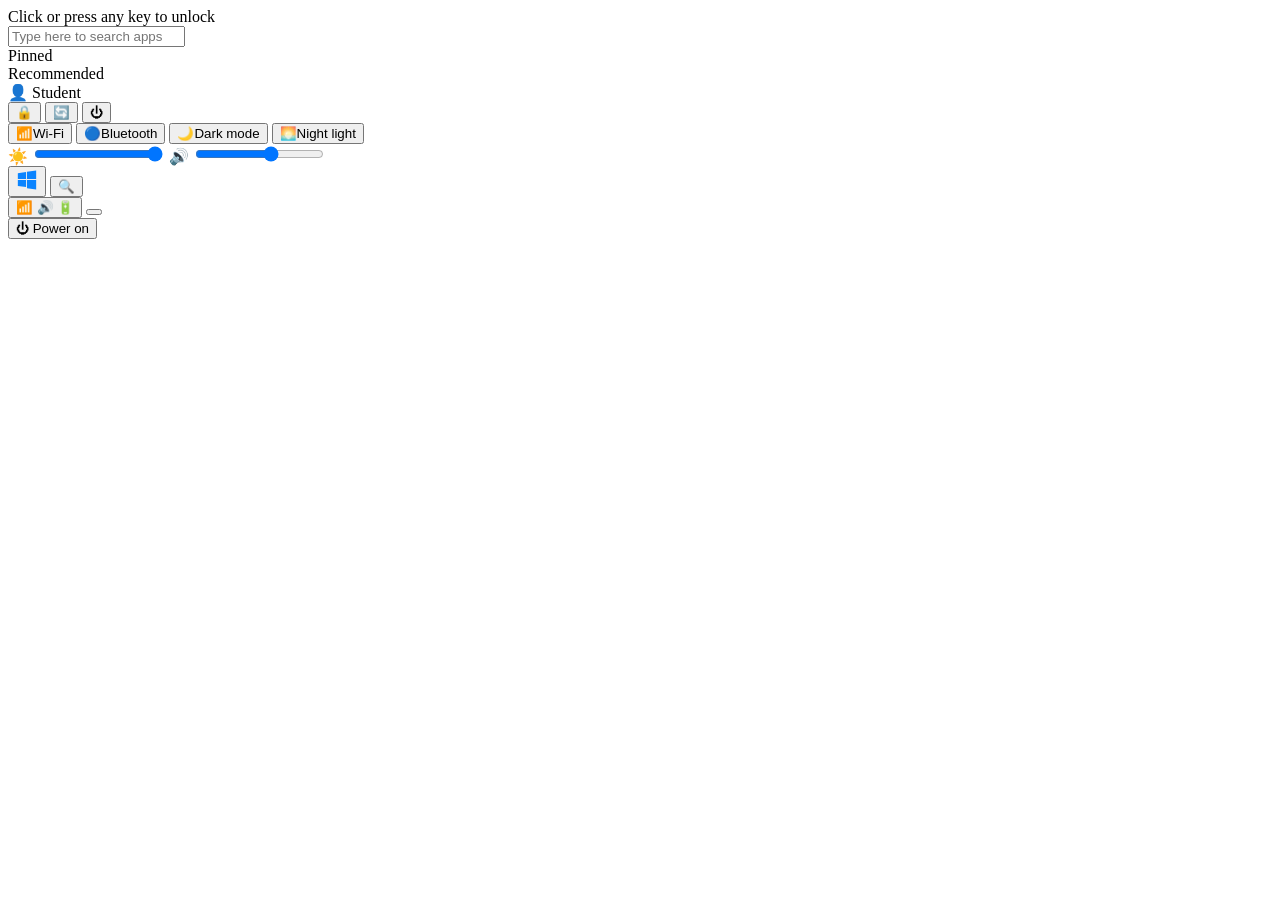
==== index.html @ 5b23863c "update index.html file" ====
<!DOCTYPE html>
<html lang="en">
<head>
<meta charset="UTF-8">
<meta name="viewport" content="width=device-width, initial-scale=1">
<title>Windows 11 Web (Educational Prototype)</title>
<link rel="stylesheet" href="css/style.css">
</head>
<body>

<div id="screen">
  <!-- Lock screen -->
  <div id="lock">
    <div class="lock-time" id="lockTime"></div>
    <div class="lock-date" id="lockDate"></div>
    <div class="lock-hint">Click or press any key to unlock</div>
  </div>

  <!-- Desktop -->
  <div id="desktop"><div id="icons"></div></div>
  <div id="windows"></div>

  <!-- Start menu -->
  <div id="start" class="flyout hidden">
    <input id="startSearch" type="text" placeholder="Type here to search apps">
    <div class="sec-title">Pinned</div>
    <div id="pinnedGrid" class="grid"></div>
    <div class="sec-title">Recommended</div>
    <div id="recList" class="rec"></div>
    <div class="start-foot">
      <div class="user"><span class="avatar">👤</span> Student</div>
      <div class="power">
        <button id="btnLock" title="Lock">🔒</button>
        <button id="btnRestart" title="Restart">🔄</button>
        <button id="btnShutdown" title="Shut down">⏻</button>
      </div>
    </div>
  </div>

  <!-- Quick settings -->
  <div id="quick" class="flyout hidden">
    <div class="q-tiles">
      <button class="q-tile on" data-q="wifi">📶<span>Wi-Fi</span></button>
      <button class="q-tile" data-q="bt">🔵<span>Bluetooth</span></button>
      <button class="q-tile" data-q="dark">🌙<span>Dark mode</span></button>
      <button class="q-tile" data-q="night">🌅<span>Night light</span></button>
    </div>
    <label class="q-row">☀️ <input type="range" id="brightness" min="30" max="100" value="100"></label>
    <label class="q-row">🔊 <input type="range" id="volume" min="0" max="100" value="60"></label>
  </div>

  <!-- Calendar flyout -->
  <div id="calendar" class="flyout hidden"></div>

  <!-- Taskbar -->
  <div id="taskbar">
    <div class="tb-center">
      <button id="startBtn" class="tb-btn" title="Start">
        <svg viewBox="0 0 24 24" width="22" height="22"><path fill="#0a84ff" d="M2 4.5 11 3.3V11H2zM12 3.1 22 1.7V11H12zM2 12h9v7.7L2 18.5zM12 12h10v10.3L12 20.9z"/></svg>
      </button>
      <button id="searchBtn" class="tb-btn" title="Search">🔍</button>
      <div id="taskApps"></div>
    </div>
    <div class="tb-right">
      <button id="trayQuick" class="tray">📶 🔊 🔋</button>
      <button id="trayClock" class="tray clock"><span id="tbTime"></span><span id="tbDate"></span></button>
    </div>
  </div>

  <div id="ctx" class="hidden"></div>
  <div id="dim"></div>
  <div id="night"></div>
  <div id="off" class="hidden"><button id="powerOn">⏻ Power on</button></div>
</div>

<script src="js/apps.js"></script>
<script src="js/main.js"></script>
</body>
</html>
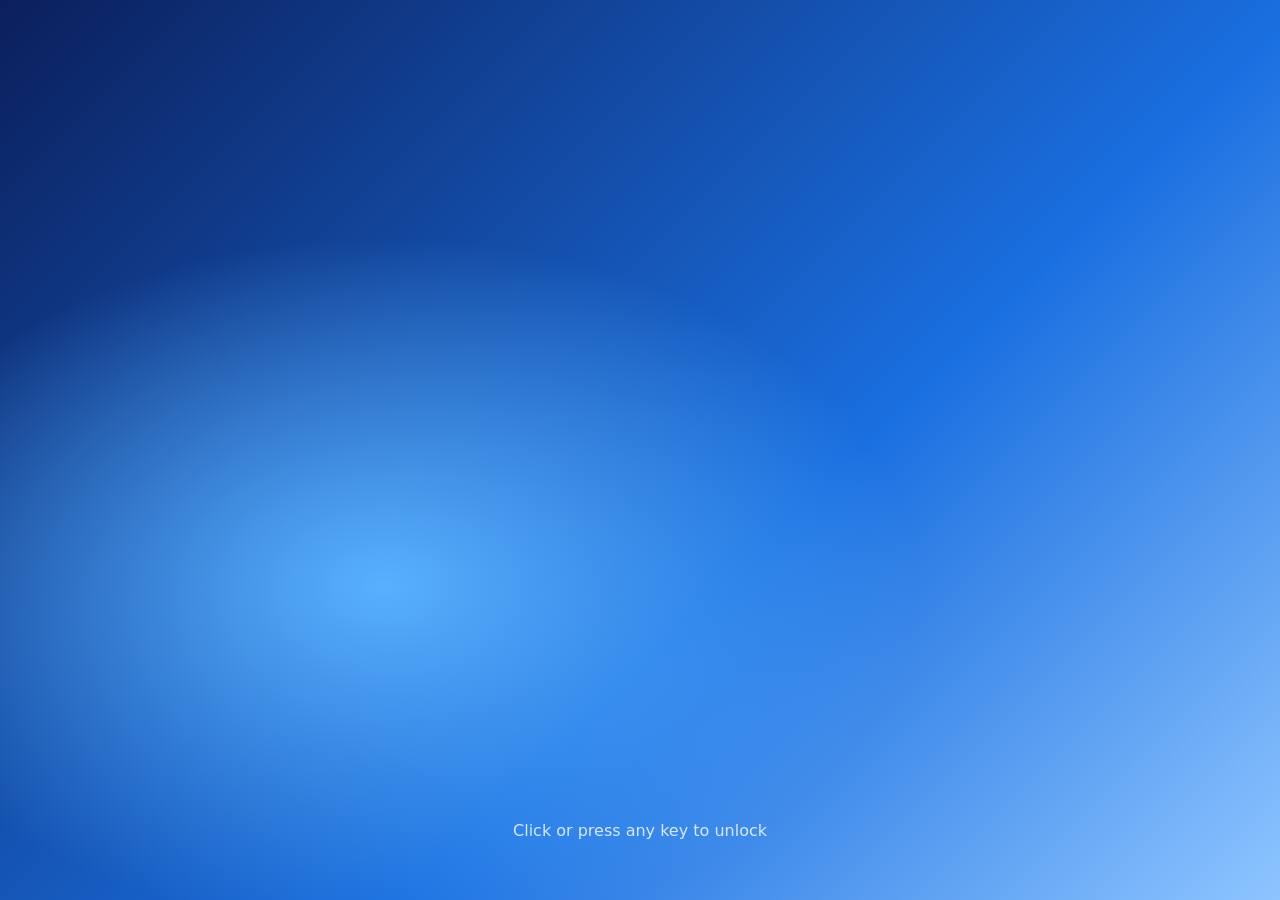
==== commit 6b33b6d5: "Replace Win10 start icon, add tray flyouts and" ====
--- a/index.html
+++ b/index.html
@@ -37,33 +37,38 @@
     </div>
   </div>
 
-  <!-- Quick settings -->
-  <div id="quick" class="flyout hidden">
-    <div class="q-tiles">
-      <button class="q-tile on" data-q="wifi">📶<span>Wi-Fi</span></button>
-      <button class="q-tile" data-q="bt">🔵<span>Bluetooth</span></button>
-      <button class="q-tile" data-q="dark">🌙<span>Dark mode</span></button>
-      <button class="q-tile" data-q="night">🌅<span>Night light</span></button>
-    </div>
-    <label class="q-row">☀️ <input type="range" id="brightness" min="30" max="100" value="100"></label>
-    <label class="q-row">🔊 <input type="range" id="volume" min="0" max="100" value="60"></label>
+  <!-- Quick settings (Wi-Fi / volume button) -->
+  <div id="quick" class="flyout hidden"></div>
+
+  <!-- Hidden icons (^ button) -->
+  <div id="overflow" class="flyout hidden"></div>
+
+  <!-- Keyboard layout (ENG IN button) -->
+  <div id="lang" class="flyout hidden"></div>
+
+  <!-- Notifications + Calendar (date/time button) -->
+  <div id="notifCenter" class="hidden">
+    <div id="notifPanel" class="panel"></div>
+    <div id="calPanel" class="panel"></div>
   </div>
 
-  <!-- Calendar flyout -->
-  <div id="calendar" class="flyout hidden"></div>
+  <div id="toasts"></div>
 
   <!-- Taskbar -->
   <div id="taskbar">
     <div class="tb-center">
       <button id="startBtn" class="tb-btn" title="Start">
-        <svg viewBox="0 0 24 24" width="22" height="22"><path fill="#0a84ff" d="M2 4.5 11 3.3V11H2zM12 3.1 22 1.7V11H12zM2 12h9v7.7L2 18.5zM12 12h10v10.3L12 20.9z"/></svg>
+        <svg viewBox="0 0 24 24" width="22" height="22"><defs><linearGradient id="wg" x1="0" y1="0" x2="1" y2="1"><stop offset="0" stop-color="#63d2ff"/><stop offset="1" stop-color="#0a78f0"/></linearGradient></defs>
+          <rect x="2.5" y="2.5" width="9" height="9" rx="1.3" fill="url(#wg)"/><rect x="12.5" y="2.5" width="9" height="9" rx="1.3" fill="url(#wg)"/>
+          <rect x="2.5" y="12.5" width="9" height="9" rx="1.3" fill="url(#wg)"/><rect x="12.5" y="12.5" width="9" height="9" rx="1.3" fill="url(#wg)"/></svg>
       </button>
-      <button id="searchBtn" class="tb-btn" title="Search">🔍</button>
       <div id="taskApps"></div>
     </div>
     <div class="tb-right">
-      <button id="trayQuick" class="tray">📶 🔊 🔋</button>
-      <button id="trayClock" class="tray clock"><span id="tbTime"></span><span id="tbDate"></span></button>
+      <button id="trayOverflow" class="tray" title="Show hidden icons"><i data-ico="chevU"></i></button>
+      <button id="trayLang" class="tray lang" title="Keyboard layout"><span>ENG</span><span>IN</span></button>
+      <button id="trayQuick" class="tray" title="Wi-Fi, volume"><i id="icoWifi" data-ico="wifi"></i><i id="icoVol" data-ico="vol"></i></button>
+      <button id="trayClock" class="tray clock" title="Notifications &amp; calendar"><span class="ct"><span id="tbTime"></span><span id="tbDate"></span></span><span id="badge" class="badge"></span></button>
     </div>
   </div>
 
--- a/css/style.css
+++ b/css/style.css
@@ -0,0 +1,192 @@
+:root{
+  --accent:#0067c0; --text:#1b1b1b; --surface:#ffffff; --surface2:#f3f3f3;
+  --acrylic:rgba(243,243,243,.82); --border:rgba(0,0,0,.1); --hover:rgba(0,0,0,.06);
+}
+body.dark{
+  --text:#ffffff; --surface:#2b2b2b; --surface2:#202020;
+  --acrylic:rgba(32,32,32,.82); --border:rgba(255,255,255,.12); --hover:rgba(255,255,255,.08);
+}
+*{box-sizing:border-box;margin:0;padding:0}
+html,body{height:100%;overflow:hidden;font-family:"Segoe UI",system-ui,-apple-system,Roboto,sans-serif;color:var(--text);user-select:none}
+button{font:inherit;color:inherit;background:none;border:none;cursor:pointer}
+.hidden{display:none!important}
+#screen{position:fixed;inset:0;background:#000;overflow:hidden}
+
+/* wallpapers */
+#desktop{position:absolute;inset:0 0 48px 0;background-size:cover;transition:background .4s}
+#desktop[data-wall="1"]{background:radial-gradient(ellipse at 30% 65%,#59b0ff 0,transparent 42%),radial-gradient(ellipse at 72% 38%,#0a3a9e 0,transparent 48%),linear-gradient(135deg,#0b1f5c,#1a6fe0 60%,#8ec5ff)}
+#desktop[data-wall="2"]{background:radial-gradient(circle at 70% 30%,#f093fb 0,transparent 45%),linear-gradient(135deg,#2b1055,#7597de)}
+#desktop[data-wall="3"]{background:radial-gradient(circle at 25% 70%,#5fd38d 0,transparent 45%),linear-gradient(135deg,#0f2027,#2c7744)}
+#desktop[data-wall="4"]{background:radial-gradient(circle at 60% 35%,#ffd194 0,transparent 40%),linear-gradient(135deg,#ff7e5f,#6a3093)}
+
+/* lock */
+#lock{position:absolute;inset:0;z-index:9000;display:flex;flex-direction:column;align-items:center;justify-content:center;color:#fff;
+  background:radial-gradient(ellipse at 30% 65%,#59b0ff 0,transparent 42%),linear-gradient(135deg,#0b1f5c,#1a6fe0 60%,#8ec5ff);transition:transform .5s ease,opacity .5s}
+#lock.up{transform:translateY(-100%);opacity:0;pointer-events:none}
+.lock-time{font-size:110px;font-weight:300;line-height:1}
+.lock-date{font-size:26px;margin-top:8px}
+.lock-hint{position:absolute;bottom:60px;opacity:.8}
+
+/* desktop icons */
+#icons{display:flex;flex-direction:column;flex-wrap:wrap;height:100%;align-content:flex-start;padding:8px;gap:2px}
+.dicon{width:84px;padding:8px 4px;text-align:center;border-radius:6px;color:#fff;text-shadow:0 1px 3px rgba(0,0,0,.7);font-size:12px;border:1px solid transparent}
+.dicon .em{font-size:38px;display:block;line-height:1.1}
+.dicon:hover{background:rgba(255,255,255,.15)}
+.dicon.sel{background:rgba(255,255,255,.28);border-color:rgba(255,255,255,.4)}
+
+/* windows */
+#windows{position:absolute;inset:0 0 48px 0;pointer-events:none}
+.win{position:absolute;pointer-events:auto;background:var(--surface);border:1px solid var(--border);border-radius:8px;box-shadow:0 12px 40px rgba(0,0,0,.35);display:flex;flex-direction:column;overflow:hidden;min-width:260px;min-height:160px;animation:pop .15s ease}
+@keyframes pop{from{transform:scale(.94);opacity:0}to{transform:none;opacity:1}}
+.win.active{box-shadow:0 16px 50px rgba(0,0,0,.5)}
+.win.max{left:0!important;top:0!important;width:100%!important;height:100%!important;border-radius:0}
+.tb{height:34px;display:flex;align-items:center;background:var(--surface2);flex:none;cursor:default}
+.win:not(.active) .tb{opacity:.75}
+.ti{margin:0 8px 0 10px;font-size:15px}
+.tt{flex:1;font-size:12px;white-space:nowrap;overflow:hidden;text-overflow:ellipsis}
+.tc{display:flex;height:100%}
+.tc button{width:46px;height:100%;font-size:12px}
+.tc button:hover{background:var(--hover)}
+.tc .cl:hover{background:#c42b1c;color:#fff}
+.wb{flex:1;overflow:auto;position:relative;min-height:0}
+.rz{position:absolute;right:0;bottom:0;width:14px;height:14px;cursor:nwse-resize}
+.win.max .rz{display:none}
+
+/* taskbar */
+#taskbar{position:absolute;left:0;right:0;bottom:0;height:48px;background:var(--acrylic);backdrop-filter:blur(30px) saturate(1.5);border-top:1px solid var(--border);display:flex;align-items:center;justify-content:center;z-index:5000}
+.tb-center{display:flex;align-items:center;gap:4px}
+.tb-btn,.tapp{width:42px;height:40px;border-radius:6px;font-size:20px;display:flex;align-items:center;justify-content:center;position:relative}
+.tb-btn:hover,.tapp:hover{background:var(--hover)}
+.tb-btn:active,.tapp:active{transform:scale(.9)}
+#taskApps{display:flex;gap:4px}
+.tapp.open::after{content:"";position:absolute;bottom:2px;width:6px;height:3px;border-radius:2px;background:#888}
+.tapp.focus::after{width:16px;background:var(--accent)}
+.tapp.focus{background:var(--hover)}
+.tb-right{position:absolute;right:6px;display:flex;align-items:center;gap:2px;font-size:12px}
+.tray{padding:4px 8px;border-radius:6px;display:flex;flex-direction:column;align-items:flex-end;font-size:11px;line-height:1.25}
+.tray:hover{background:var(--hover)}
+#trayQuick{flex-direction:row;gap:6px;align-items:center;font-size:14px}
+
+/* flyouts */
+.flyout{position:absolute;background:var(--acrylic);backdrop-filter:blur(40px) saturate(1.5);border:1px solid var(--border);border-radius:10px;box-shadow:0 8px 40px rgba(0,0,0,.4);z-index:6000;animation:rise .18s ease}
+@keyframes rise{from{transform:translateY(20px);opacity:0}to{transform:none;opacity:1}}
+#start{left:50%;transform:translateX(-50%);bottom:56px;width:560px;max-width:96vw;padding:22px 26px 0;animation:none}
+#startSearch{width:100%;padding:10px 14px;border-radius:20px;border:1px solid var(--border);background:var(--surface);color:var(--text);outline:none;font-size:13px;border-bottom:2px solid var(--accent)}
+.sec-title{font-weight:600;font-size:13px;margin:18px 0 8px}
+.grid{display:grid;grid-template-columns:repeat(6,1fr);gap:4px}
+.gitem{padding:10px 2px;border-radius:6px;text-align:center;font-size:11.5px}
+.gitem:hover{background:var(--hover)}
+.gitem .em{font-size:28px;display:block;margin-bottom:4px}
+.rec{display:grid;grid-template-columns:1fr 1fr;gap:2px}
+.recitem{display:flex;gap:10px;align-items:center;padding:8px;border-radius:6px;font-size:12px;text-align:left}
+.recitem:hover{background:var(--hover)}
+.recitem .em{font-size:22px}
+.start-foot{display:flex;justify-content:space-between;align-items:center;margin:18px -26px 0;padding:12px 26px;background:rgba(128,128,128,.12);border-radius:0 0 10px 10px}
+.user{display:flex;gap:10px;align-items:center;font-size:13px}
+.avatar{width:30px;height:30px;border-radius:50%;background:var(--surface);display:flex;align-items:center;justify-content:center}
+.power button{width:36px;height:34px;border-radius:6px;font-size:16px}
+.power button:hover{background:var(--hover)}
+#quick{right:10px;bottom:56px;width:340px;padding:18px;animation:rise .18s ease}
+.q-tiles{display:grid;grid-template-columns:1fr 1fr;gap:8px;margin-bottom:14px}
+.q-tile{display:flex;align-items:center;gap:10px;padding:12px;border-radius:6px;background:var(--surface);font-size:13px;border:1px solid var(--border)}
+.q-tile.on{background:var(--accent);color:#fff}
+.q-row{display:flex;gap:10px;align-items:center;margin-top:10px}
+.q-row input{flex:1}
+#calendar{right:10px;bottom:56px;width:320px;padding:16px}
+#calendar h3{font-size:14px;margin-bottom:10px}
+.cal-grid{display:grid;grid-template-columns:repeat(7,1fr);text-align:center;gap:2px;font-size:12px}
+.cal-grid span{padding:8px 0;border-radius:50%}
+.cal-grid .dh{opacity:.6;font-weight:600}
+.cal-grid .today{background:var(--accent);color:#fff}
+
+/* context menu */
+#ctx{position:absolute;z-index:9500;min-width:200px;background:var(--acrylic);backdrop-filter:blur(30px);border:1px solid var(--border);border-radius:8px;padding:4px;box-shadow:0 6px 24px rgba(0,0,0,.35);font-size:13px}
+#ctx div{padding:7px 12px;border-radius:4px}
+#ctx div:hover{background:var(--hover)}
+#ctx hr{border:none;border-top:1px solid var(--border);margin:4px 0}
+
+/* overlays */
+#dim,#night{position:absolute;inset:0;pointer-events:none;z-index:9800}
+#night{background:rgba(255,140,0,.12);z-index:9799;display:none}
+#off{position:absolute;inset:0;background:#000;z-index:9900;display:flex;align-items:center;justify-content:center}
+#off button{color:#888;font-size:18px;padding:14px 22px;border:1px solid #333;border-radius:8px}
+#off button:hover{color:#fff;border-color:#888}
+
+/* ---------- apps ---------- */
+.app-pad{padding:14px}
+.btn{padding:6px 14px;border-radius:5px;background:var(--surface2);border:1px solid var(--border);font-size:13px}
+.btn:hover{background:var(--hover)}
+.btn.primary{background:var(--accent);color:#fff;border-color:transparent}
+
+/* explorer */
+.ex{display:flex;flex-direction:column;height:100%}
+.ex-bar{display:flex;gap:6px;padding:6px;background:var(--surface2);align-items:center}
+.ex-bar button{width:32px;height:28px;border-radius:4px}
+.ex-bar button:hover{background:var(--hover)}
+.ex-addr{flex:1;padding:5px 10px;border-radius:4px;background:var(--surface);border:1px solid var(--border);font-size:12px}
+.ex-main{flex:1;display:flex;min-height:0}
+.ex-side{width:160px;padding:8px;border-right:1px solid var(--border);font-size:13px;overflow:auto}
+.ex-side div{padding:6px 8px;border-radius:4px;cursor:pointer}
+.ex-side div:hover{background:var(--hover)}
+.ex-list{flex:1;padding:10px;display:flex;flex-wrap:wrap;gap:6px;align-content:flex-start;overflow:auto}
+.ex-item{width:92px;padding:8px 4px;text-align:center;font-size:12px;border-radius:6px;word-break:break-word}
+.ex-item .em{font-size:36px;display:block}
+.ex-item:hover{background:var(--hover)}
+.ex-item.sel{background:rgba(0,103,192,.25)}
+.ex-status{padding:4px 10px;font-size:11px;border-top:1px solid var(--border);background:var(--surface2)}
+
+/* notepad */
+.np{display:flex;flex-direction:column;height:100%}
+.np-bar{display:flex;gap:6px;padding:4px 6px;background:var(--surface2);font-size:12px;align-items:center}
+.np textarea{flex:1;resize:none;border:none;outline:none;padding:10px;background:var(--surface);color:var(--text);font:14px Consolas,monospace}
+.np-st{padding:3px 10px;font-size:11px;background:var(--surface2)}
+
+/* calculator */
+.calc{display:flex;flex-direction:column;height:100%;background:var(--surface2);padding:8px}
+.calc-exp{text-align:right;font-size:13px;opacity:.6;min-height:18px;padding:0 6px}
+.calc-disp{text-align:right;font-size:40px;padding:4px 6px 10px;overflow:hidden}
+.calc-keys{flex:1;display:grid;grid-template-columns:repeat(4,1fr);gap:3px}
+.calc-keys button{border-radius:5px;background:var(--surface);font-size:18px;border:1px solid var(--border)}
+.calc-keys button:hover{filter:brightness(.93)}
+.calc-keys button.op{background:var(--hover)}
+.calc-keys button.eq{background:var(--accent);color:#fff}
+
+/* settings */
+.set{display:flex;height:100%}
+.set-side{width:190px;padding:10px;background:var(--surface2);font-size:13px}
+.set-side div{padding:9px 12px;border-radius:5px;cursor:pointer}
+.set-side div:hover,.set-side div.on{background:var(--hover)}
+.set-main{flex:1;padding:20px;overflow:auto}
+.set-main h2{font-weight:600;margin-bottom:14px}
+.card{background:var(--surface2);border:1px solid var(--border);border-radius:8px;padding:14px;margin-bottom:10px;font-size:13px}
+.walls{display:flex;gap:10px;flex-wrap:wrap}
+.wall{width:110px;height:68px;border-radius:6px;border:2px solid transparent;cursor:pointer}
+.wall.on{border-color:var(--accent)}
+.swatches{display:flex;gap:8px;margin-top:8px}
+.sw{width:26px;height:26px;border-radius:50%;cursor:pointer;border:2px solid transparent}
+.sw.on{border-color:var(--text)}
+
+/* browser */
+.br{display:flex;flex-direction:column;height:100%}
+.br-bar{display:flex;gap:6px;padding:6px;background:var(--surface2)}
+.br-bar button{width:30px;border-radius:4px}
+.br-bar button:hover{background:var(--hover)}
+.br-bar input{flex:1;padding:5px 12px;border-radius:14px;border:1px solid var(--border);background:var(--surface);color:var(--text);outline:none}
+.br iframe{flex:1;border:none;background:#fff}
+
+/* paint */
+.pt{display:flex;flex-direction:column;height:100%}
+.pt-bar{display:flex;gap:10px;padding:6px 10px;background:var(--surface2);align-items:center;font-size:12px}
+.pt-wrap{flex:1;overflow:auto;background:#999;padding:10px}
+.pt canvas{background:#fff;cursor:crosshair;display:block;touch-action:none}
+
+/* terminal */
+.term{height:100%;background:#0c0c0c;color:#ccc;font:13px Consolas,monospace;padding:8px;overflow:auto;user-select:text}
+.term .line{white-space:pre-wrap;word-break:break-all}
+.term .in{display:flex}
+.term input{flex:1;background:none;border:none;outline:none;color:#ccc;font:inherit;margin-left:6px}
+
+/* task manager */
+.tm table{width:100%;border-collapse:collapse;font-size:13px}
+.tm th,.tm td{padding:8px 12px;text-align:left;border-bottom:1px solid var(--border)}
+.tm th{background:var(--surface2);font-weight:600}
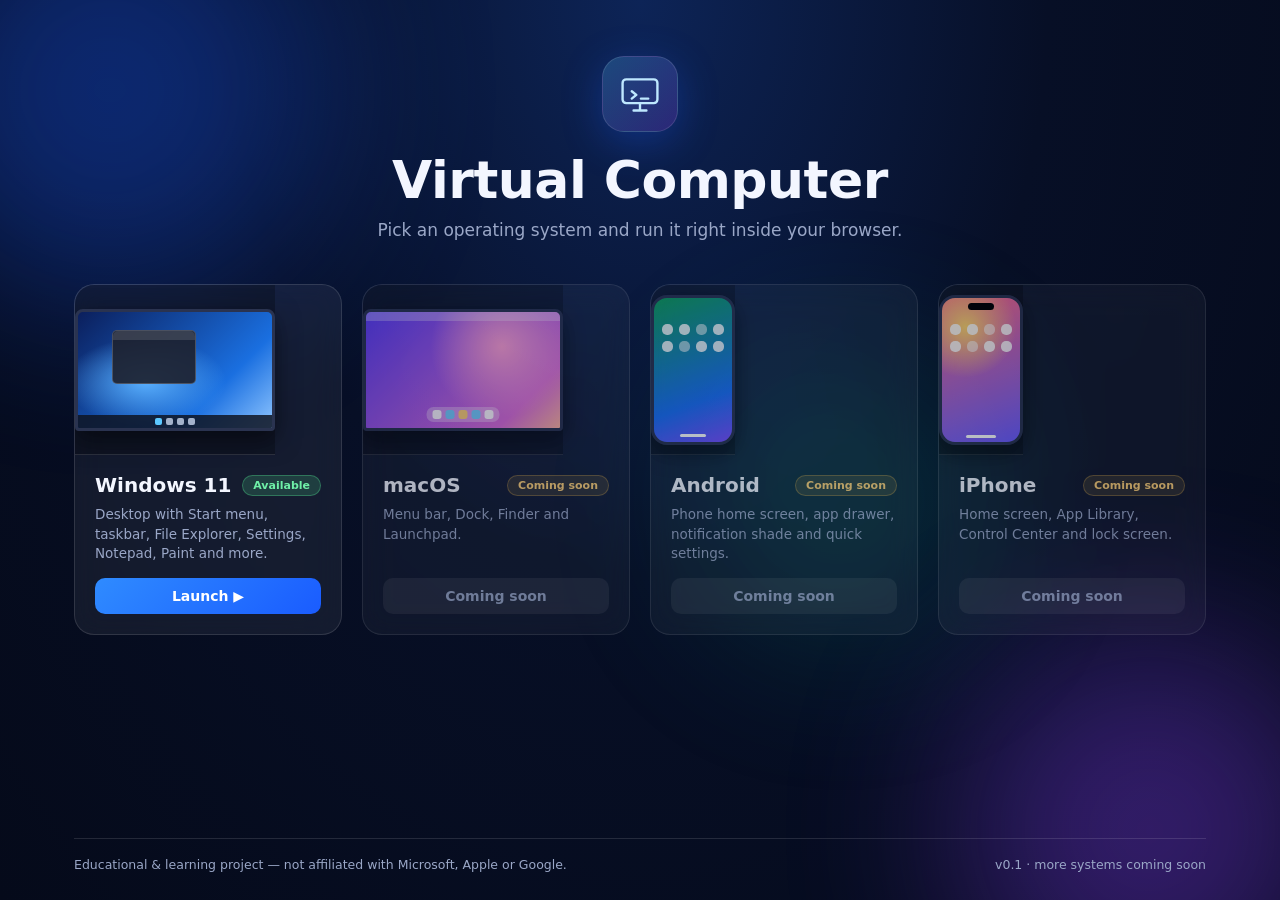
==== commit 4bfff0c3: "feat: add Virtual Computer home page with OS cards" ====
--- a/index.html
+++ b/index.html
@@ -3,82 +3,31 @@
 <head>
 <meta charset="UTF-8">
 <meta name="viewport" content="width=device-width, initial-scale=1">
-<title>Windows 11 Web (Educational Prototype)</title>
-<link rel="stylesheet" href="css/style.css">
+<title>Virtual Computer — Choose your OS</title>
+<link rel="stylesheet" href="css/home.css">
 </head>
 <body>
+<div class="orb o1"></div><div class="orb o2"></div><div class="orb o3"></div>
 
-<div id="screen">
-  <!-- Lock screen -->
-  <div id="lock">
-    <div class="lock-time" id="lockTime"></div>
-    <div class="lock-date" id="lockDate"></div>
-    <div class="lock-hint">Click or press any key to unlock</div>
-  </div>
+<main id="home">
+  <header>
+    <div class="logo">
+      <svg viewBox="0 0 48 48" width="44" height="44" fill="none" stroke="currentColor" stroke-width="2.6" stroke-linecap="round" stroke-linejoin="round"><rect x="5" y="8" width="38" height="26" rx="4"/><path d="M17 42h14M24 34v8"/><path d="M15 21l5 4-5 4M25 29h8"/></svg>
+    </div>
+    <h1>Virtual Computer</h1>
+    <p>Pick an operating system and run it right inside your browser.</p>
+  </header>
 
-  <!-- Desktop -->
-  <div id="desktop"><div id="icons"></div></div>
-  <div id="windows"></div>
+  <section id="cards" aria-label="Operating systems"></section>
 
-  <!-- Start menu -->
-  <div id="start" class="flyout hidden">
-    <input id="startSearch" type="text" placeholder="Type here to search apps">
-    <div class="sec-title">Pinned</div>
-    <div id="pinnedGrid" class="grid"></div>
-    <div class="sec-title">Recommended</div>
-    <div id="recList" class="rec"></div>
-    <div class="start-foot">
-      <div class="user"><span class="avatar">👤</span> Student</div>
-      <div class="power">
-        <button id="btnLock" title="Lock">🔒</button>
-        <button id="btnRestart" title="Restart">🔄</button>
-        <button id="btnShutdown" title="Shut down">⏻</button>
-      </div>
-    </div>
-  </div>
+  <footer>
+    <span>Educational &amp; learning project — not affiliated with Microsoft, Apple or Google.</span>
+    <span class="ver">v0.1 · more systems coming soon</span>
+  </footer>
+</main>
 
-  <!-- Quick settings (Wi-Fi / volume button) -->
-  <div id="quick" class="flyout hidden"></div>
-
-  <!-- Hidden icons (^ button) -->
-  <div id="overflow" class="flyout hidden"></div>
-
-  <!-- Keyboard layout (ENG IN button) -->
-  <div id="lang" class="flyout hidden"></div>
-
-  <!-- Notifications + Calendar (date/time button) -->
-  <div id="notifCenter" class="hidden">
-    <div id="notifPanel" class="panel"></div>
-    <div id="calPanel" class="panel"></div>
-  </div>
-
-  <div id="toasts"></div>
-
-  <!-- Taskbar -->
-  <div id="taskbar">
-    <div class="tb-center">
-      <button id="startBtn" class="tb-btn" title="Start">
-        <svg viewBox="0 0 24 24" width="22" height="22"><defs><linearGradient id="wg" x1="0" y1="0" x2="1" y2="1"><stop offset="0" stop-color="#63d2ff"/><stop offset="1" stop-color="#0a78f0"/></linearGradient></defs>
-          <rect x="2.5" y="2.5" width="9" height="9" rx="1.3" fill="url(#wg)"/><rect x="12.5" y="2.5" width="9" height="9" rx="1.3" fill="url(#wg)"/>
-          <rect x="2.5" y="12.5" width="9" height="9" rx="1.3" fill="url(#wg)"/><rect x="12.5" y="12.5" width="9" height="9" rx="1.3" fill="url(#wg)"/></svg>
-      </button>
-      <div id="taskApps"></div>
-    </div>
-    <div class="tb-right">
-      <button id="trayOverflow" class="tray" title="Show hidden icons"><i data-ico="chevU"></i></button>
-      <button id="trayLang" class="tray lang" title="Keyboard layout"><span>ENG</span><span>IN</span></button>
-      <button id="trayQuick" class="tray" title="Wi-Fi, volume"><i id="icoWifi" data-ico="wifi"></i><i id="icoVol" data-ico="vol"></i></button>
-      <button id="trayClock" class="tray clock" title="Notifications &amp; calendar"><span class="ct"><span id="tbTime"></span><span id="tbDate"></span></span><span id="badge" class="badge"></span></button>
-    </div>
-  </div>
-
-  <div id="ctx" class="hidden"></div>
-  <div id="dim"></div>
-  <div id="night"></div>
-  <div id="off" class="hidden"><button id="powerOn">⏻ Power on</button></div>
-</div>
-
-<script src="js/apps.js"></script>
-<script src="js/main.js"></script>
+<div id="toast" role="status"></div>
+<div id="veil"></div>
+<script src="js/home.js"></script>
 </body>
 </html>
--- a/css/home.css
+++ b/css/home.css
@@ -0,0 +1,61 @@
+:root{--bg:#050a1a;--text:#f3f6ff;--muted:#9aa7c7;--card:rgba(255,255,255,.06);--border:rgba(255,255,255,.12);--accent:#4cc2ff}
+*{box-sizing:border-box;margin:0;padding:0}
+html,body{min-height:100%}
+body{font-family:"Segoe UI",system-ui,-apple-system,Roboto,sans-serif;color:var(--text);background:radial-gradient(ellipse at 50% 0%,#0d2457 0,#070f26 45%,var(--bg) 100%) fixed;overflow-x:hidden}
+button{font:inherit;color:inherit;border:none;background:none;cursor:pointer}
+.orb{position:fixed;border-radius:50%;filter:blur(90px);opacity:.35;pointer-events:none;animation:float 14s ease-in-out infinite}
+.o1{width:420px;height:420px;background:#1a5cff;top:-120px;left:-100px}
+.o2{width:380px;height:380px;background:#8a3ffc;bottom:-120px;right:-60px;animation-delay:-5s}
+.o3{width:280px;height:280px;background:#00c2a8;top:40%;left:55%;opacity:.18;animation-delay:-9s}
+@keyframes float{0%,100%{transform:translate(0,0)}50%{transform:translate(30px,-24px)}}
+
+#home{position:relative;z-index:1;max-width:1180px;margin:0 auto;padding:56px 24px 28px;min-height:100vh;display:flex;flex-direction:column}
+header{text-align:center;margin-bottom:44px}
+.logo{display:inline-flex;align-items:center;justify-content:center;width:76px;height:76px;border-radius:22px;background:linear-gradient(135deg,rgba(76,194,255,.25),rgba(138,63,252,.25));border:1px solid var(--border);color:#bfe8ff;margin-bottom:18px;box-shadow:0 10px 40px rgba(26,92,255,.3)}
+h1{font-size:clamp(32px,5vw,52px);font-weight:600;letter-spacing:-.5px}
+header p{color:var(--muted);margin-top:10px;font-size:clamp(14px,2vw,17px)}
+
+#cards{display:grid;grid-template-columns:repeat(auto-fit,minmax(240px,1fr));gap:20px;flex:1;align-content:start}
+.card{height:100%;position:relative;display:flex;flex-direction:column;text-align:left;border-radius:20px;background:var(--card);border:1px solid var(--border);backdrop-filter:blur(14px);overflow:hidden;transition:transform .25s ease,border-color .25s,box-shadow .25s}
+.card.ready:hover,.card.ready:focus-visible{transform:translateY(-6px);border-color:var(--accent);box-shadow:0 18px 50px rgba(26,92,255,.35);outline:none}
+.card.soon{opacity:.72}
+.card.soon:hover{transform:translateY(-2px)}
+.prev{height:170px;display:flex;align-items:center;justify-content:center;background:rgba(0,0,0,.25);border-bottom:1px solid var(--border)}
+.info{padding:18px 20px 20px;display:flex;flex-direction:column;gap:8px;flex:1}
+.info h2{font-size:20px;font-weight:600;display:flex;align-items:center;justify-content:space-between;gap:8px}
+.info p{color:var(--muted);font-size:13.5px;line-height:1.45;flex:1}
+.badge{font-size:11px;font-weight:600;padding:3px 10px;border-radius:20px;background:rgba(80,220,140,.18);color:#6ff0a8;border:1px solid rgba(80,220,140,.35)}
+.soon .badge{background:rgba(255,200,80,.12);color:#ffd27a;border-color:rgba(255,200,80,.3)}
+.go{margin-top:6px;padding:10px 14px;border-radius:10px;font-weight:600;font-size:14px;text-align:center;background:linear-gradient(135deg,#2f8bff,#1a5cff);color:#fff;transition:filter .2s}
+.ready:hover .go{filter:brightness(1.15)}
+.soon .go{background:rgba(255,255,255,.08);color:var(--muted)}
+
+/* ---- mini previews ---- */
+.mon{width:200px;height:122px;border-radius:8px 8px 4px 4px;border:3px solid #2a3350;position:relative;overflow:hidden;box-shadow:0 8px 24px rgba(0,0,0,.5)}
+.mon::after{content:"";position:absolute;left:50%;bottom:-14px;width:60px;height:8px;margin-left:-30px;background:#2a3350;border-radius:0 0 6px 6px}
+.win-p{background:radial-gradient(ellipse at 35% 60%,#59b0ff 0,transparent 45%),linear-gradient(135deg,#0b1f5c,#1a6fe0 70%,#8ec5ff)}
+.win-p .tbar{position:absolute;bottom:0;left:0;right:0;height:13px;background:rgba(15,20,35,.85);display:flex;gap:4px;justify-content:center;align-items:center}
+.win-p .tbar i{width:7px;height:7px;border-radius:2px;background:#5cc8ff}.win-p .tbar i:nth-child(n+2){background:#c8d6ee;opacity:.8}
+.win-p .wnd{position:absolute;left:34px;top:18px;width:84px;height:54px;border-radius:5px;background:rgba(30,34,48,.92);border:1px solid rgba(255,255,255,.2)}
+.win-p .wnd::before{content:"";position:absolute;left:0;right:0;top:0;height:9px;background:rgba(255,255,255,.12);border-radius:5px 5px 0 0}
+.mac-p{background:radial-gradient(circle at 70% 30%,#ff9fd4 0,transparent 45%),linear-gradient(135deg,#5b3df5,#d96bd8 80%,#ffb3a0)}
+.mac-p .mbar{position:absolute;top:0;left:0;right:0;height:9px;background:rgba(255,255,255,.28)}
+.mac-p .dock{position:absolute;bottom:6px;left:50%;transform:translateX(-50%);display:flex;gap:4px;padding:3px 6px;border-radius:7px;background:rgba(255,255,255,.3)}
+.mac-p .dock i{width:9px;height:9px;border-radius:3px;background:#fff;opacity:.9}.mac-p .dock i:nth-child(2n){background:#6bd0ff}.mac-p .dock i:nth-child(3n){background:#ffd36b}
+.ph{width:84px;height:150px;border-radius:16px;border:3px solid #2a3350;position:relative;overflow:hidden;box-shadow:0 8px 24px rgba(0,0,0,.5)}
+.and-p{background:linear-gradient(160deg,#0f9d58,#1b6ef3 70%,#7b4dff)}
+.ios-p{background:radial-gradient(circle at 30% 20%,#ffd36b 0,transparent 40%),linear-gradient(160deg,#ff6a88,#6a5cff)}
+.ph .grid{position:absolute;top:26px;left:8px;right:8px;display:grid;grid-template-columns:repeat(4,1fr);gap:6px}
+.ph .grid i{aspect-ratio:1;border-radius:5px;background:rgba(255,255,255,.85)}.ph .grid i:nth-child(3n){background:rgba(255,255,255,.55)}
+.and-p .pill{position:absolute;bottom:5px;left:50%;width:26px;height:3px;margin-left:-13px;border-radius:2px;background:#fff}
+.ios-p .island{position:absolute;top:5px;left:50%;width:26px;height:7px;margin-left:-13px;border-radius:6px;background:#000}
+.ios-p .home{position:absolute;bottom:4px;left:50%;width:30px;height:3px;margin-left:-15px;border-radius:2px;background:#fff}
+
+footer{display:flex;justify-content:space-between;gap:12px;flex-wrap:wrap;margin-top:44px;padding-top:18px;border-top:1px solid var(--border);color:var(--muted);font-size:12.5px}
+
+#toast{position:fixed;left:50%;bottom:34px;transform:translate(-50%,30px);opacity:0;padding:12px 20px;border-radius:12px;background:rgba(20,28,56,.95);border:1px solid var(--border);font-size:14px;pointer-events:none;transition:.3s;z-index:20;box-shadow:0 10px 40px rgba(0,0,0,.5)}
+#toast.show{opacity:1;transform:translate(-50%,0)}
+#veil{position:fixed;inset:0;background:#000;opacity:0;pointer-events:none;transition:opacity .4s;z-index:30}
+#veil.on{opacity:1;pointer-events:auto}
+body.leaving #home{transform:scale(1.04);opacity:0;transition:.4s}
+@media(max-width:560px){#home{padding-top:36px}.prev{height:150px}}
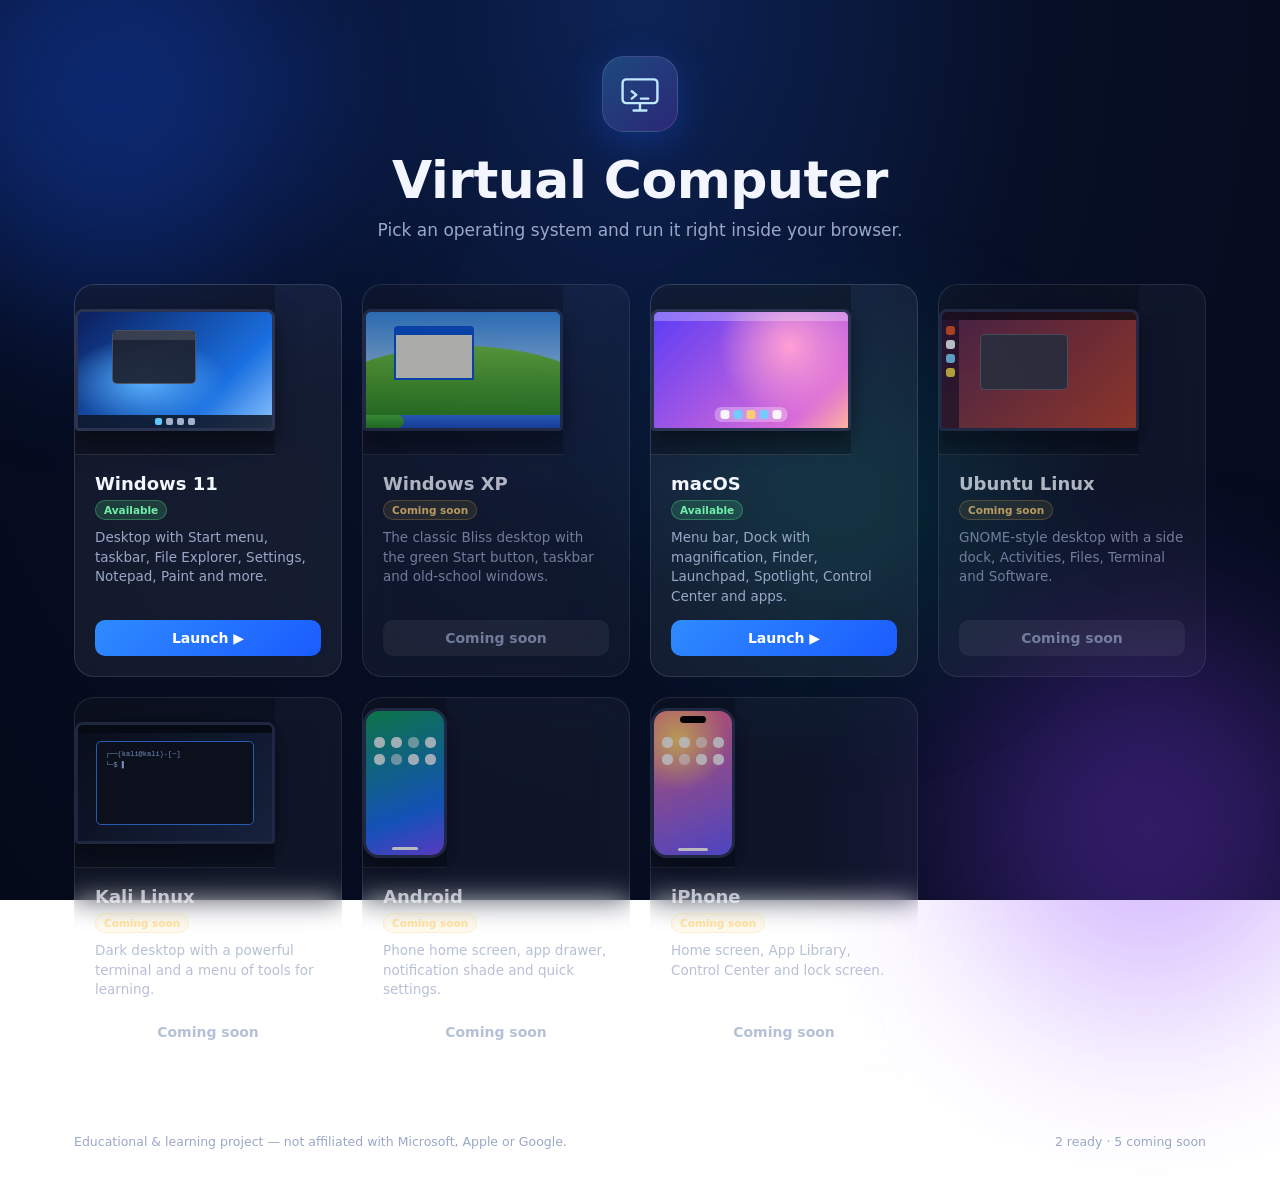
==== commit 4e976c40: "feat: add meta tags and a live ready / coming soon counter to the home page" ====
--- a/index.html
+++ b/index.html
@@ -3,6 +3,8 @@
 <head>
 <meta charset="UTF-8">
 <meta name="viewport" content="width=device-width, initial-scale=1">
+<meta name="description" content="Virtual Computer: run Windows, macOS and more operating systems right inside your browser. Educational project.">
+<meta name="theme-color" content="#070f26">
 <title>Virtual Computer — Choose your OS</title>
 <link rel="stylesheet" href="css/home.css">
 </head>
@@ -22,7 +24,7 @@
 
   <footer>
     <span>Educational &amp; learning project — not affiliated with Microsoft, Apple or Google.</span>
-    <span class="ver">v0.1 · more systems coming soon</span>
+    <span class="ver" id="ver"></span>
   </footer>
 </main>
 
--- a/css/home.css
+++ b/css/home.css
@@ -22,9 +22,9 @@
 .card.soon:hover{transform:translateY(-2px)}
 .prev{height:170px;display:flex;align-items:center;justify-content:center;background:rgba(0,0,0,.25);border-bottom:1px solid var(--border)}
 .info{padding:18px 20px 20px;display:flex;flex-direction:column;gap:8px;flex:1}
-.info h2{font-size:20px;font-weight:600;display:flex;align-items:center;justify-content:space-between;gap:8px}
+.info h2{font-size:18px;font-weight:600;display:flex;flex-direction:column;align-items:flex-start;gap:6px}
 .info p{color:var(--muted);font-size:13.5px;line-height:1.45;flex:1}
-.badge{font-size:11px;font-weight:600;padding:3px 10px;border-radius:20px;background:rgba(80,220,140,.18);color:#6ff0a8;border:1px solid rgba(80,220,140,.35)}
+.badge{white-space:nowrap;font-size:10.5px;font-weight:600;padding:3px 8px;border-radius:20px;background:rgba(80,220,140,.18);color:#6ff0a8;border:1px solid rgba(80,220,140,.35)}
 .soon .badge{background:rgba(255,200,80,.12);color:#ffd27a;border-color:rgba(255,200,80,.3)}
 .go{margin-top:6px;padding:10px 14px;border-radius:10px;font-weight:600;font-size:14px;text-align:center;background:linear-gradient(135deg,#2f8bff,#1a5cff);color:#fff;transition:filter .2s}
 .ready:hover .go{filter:brightness(1.15)}
@@ -51,6 +51,23 @@
 .ios-p .island{position:absolute;top:5px;left:50%;width:26px;height:7px;margin-left:-13px;border-radius:6px;background:#000}
 .ios-p .home{position:absolute;bottom:4px;left:50%;width:30px;height:3px;margin-left:-15px;border-radius:2px;background:#fff}
 
+/* Windows XP preview */
+.xp-p{background:linear-gradient(180deg,#3a8ee6 0,#a3d0f7 55%)}
+.xp-p::before{content:"";position:absolute;left:-30%;right:-30%;bottom:10px;height:62%;border-radius:50% 50% 0 0/100% 100% 0 0;background:linear-gradient(180deg,#72c63e,#2f8a1e)}
+.xp-p .xwin{position:absolute;left:28px;top:14px;width:80px;height:54px;border-radius:4px 4px 0 0;background:#ece9d8;border:2px solid #0a54d6;border-top-width:9px}
+.xp-p .xbar{position:absolute;left:0;right:0;bottom:0;height:13px;background:linear-gradient(180deg,#3274e8,#1c4fc0)}
+.xp-p .xstart{position:absolute;left:0;bottom:0;width:38px;height:13px;border-radius:0 9px 9px 0;background:linear-gradient(180deg,#4cb83e,#2a8a22)}
+/* Ubuntu preview */
+.ub-p{background:linear-gradient(135deg,#5e2750 0,#e95420 140%)}
+.ub-p .utop{position:absolute;top:0;left:0;right:0;height:8px;background:rgba(0,0,0,.65)}
+.ub-p .udock{position:absolute;top:8px;bottom:0;left:0;width:17px;background:rgba(35,15,35,.72);display:flex;flex-direction:column;gap:5px;padding:6px 4px;align-items:center}
+.ub-p .udock i{width:9px;height:9px;border-radius:3px;background:#e95420}.ub-p .udock i:nth-child(2){background:#fff}.ub-p .udock i:nth-child(3){background:#7fd3ff}.ub-p .udock i:nth-child(4){background:#f5d33f}
+.ub-p .uwin{position:absolute;left:38px;top:22px;width:88px;height:56px;border-radius:5px;background:#3d3846;border:1px solid rgba(255,255,255,.22)}
+/* Kali Linux preview */
+.kl-p{background:linear-gradient(135deg,#0b0f1a,#1e2b4a)}
+.kl-p .kbar{position:absolute;top:0;left:0;right:0;height:8px;background:#080b12}
+.kl-p .kterm{position:absolute;left:18px;top:16px;right:18px;bottom:16px;border-radius:5px;background:#10131c;border:1px solid #367bf0;padding:7px 8px;font:7px/1.6 Consolas,Menlo,monospace;color:#9ac2ff;display:flex;flex-direction:column;overflow:hidden;white-space:nowrap}
+.kl-p .kterm i{font-style:normal}
 footer{display:flex;justify-content:space-between;gap:12px;flex-wrap:wrap;margin-top:44px;padding-top:18px;border-top:1px solid var(--border);color:var(--muted);font-size:12.5px}
 
 #toast{position:fixed;left:50%;bottom:34px;transform:translate(-50%,30px);opacity:0;padding:12px 20px;border-radius:12px;background:rgba(20,28,56,.95);border:1px solid var(--border);font-size:14px;pointer-events:none;transition:.3s;z-index:20;box-shadow:0 10px 40px rgba(0,0,0,.5)}
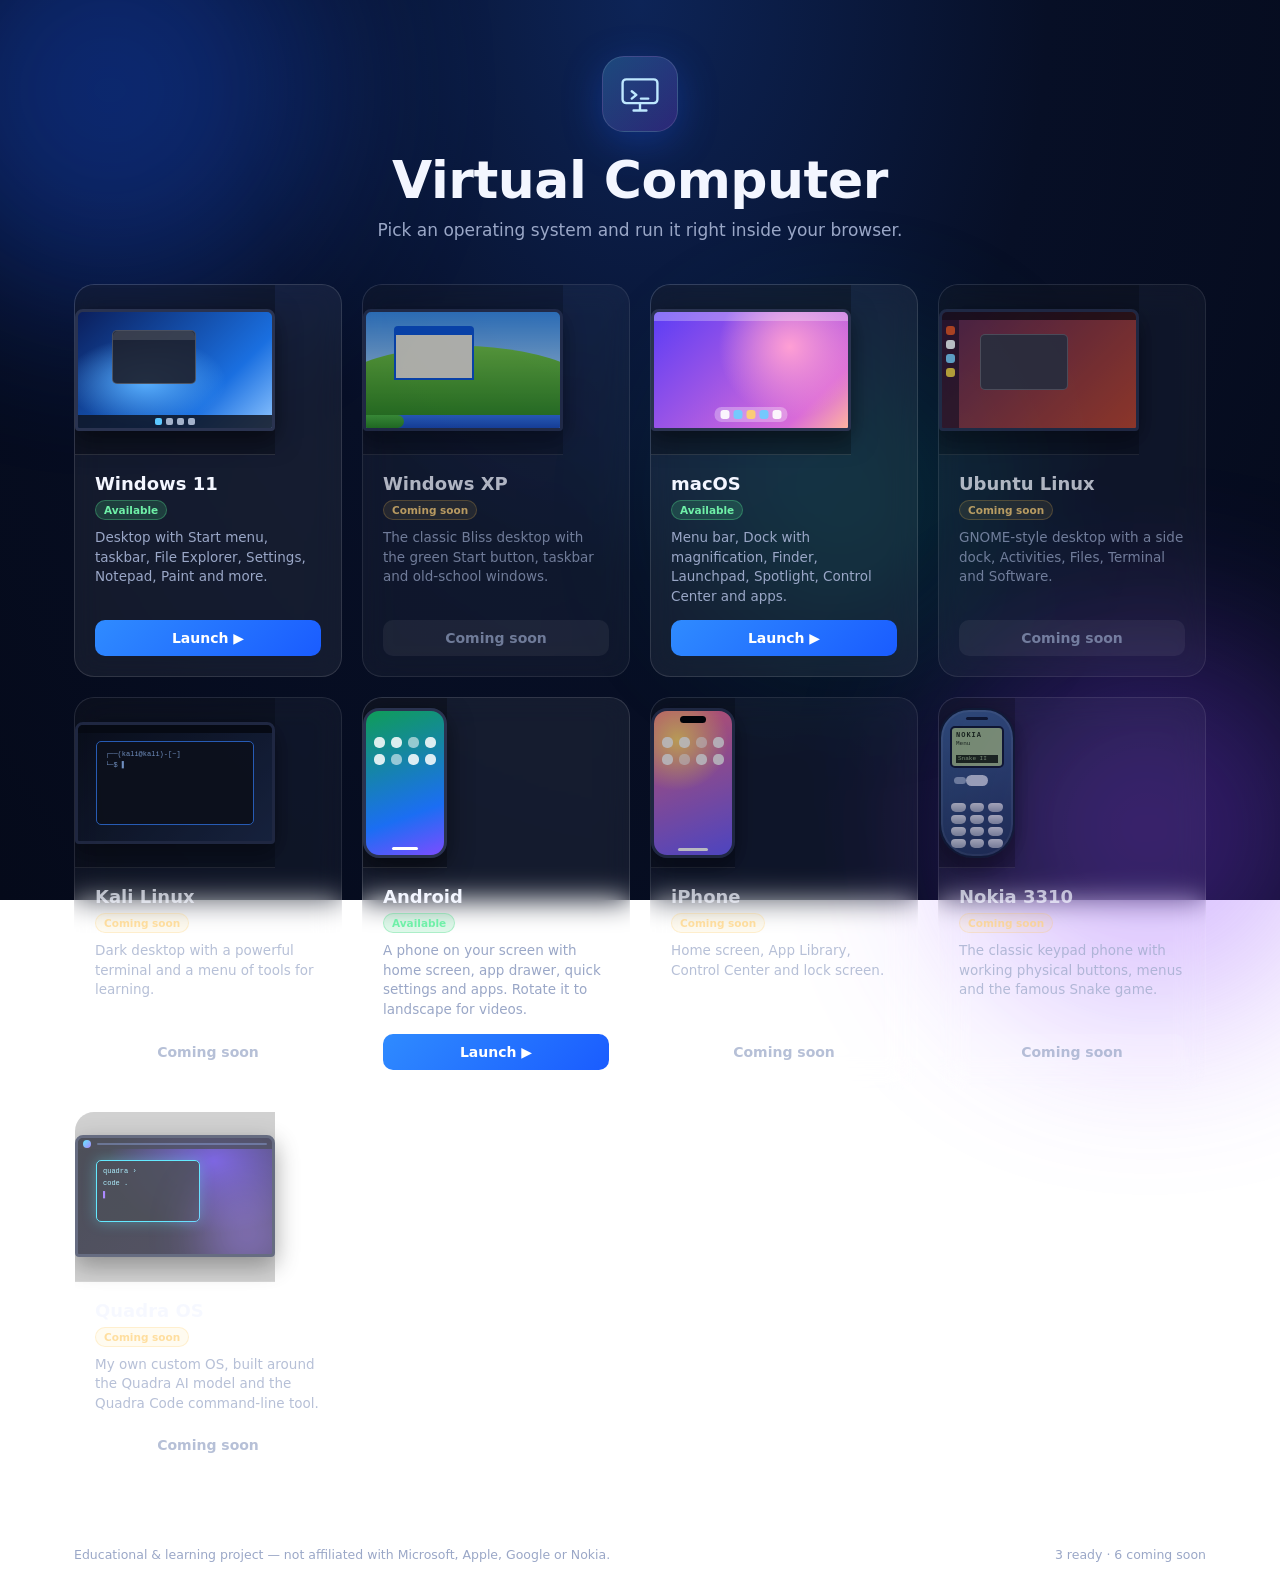
==== commit 08170d54: "docs: mention Nokia in the home page footer" ====
--- a/index.html
+++ b/index.html
@@ -23,7 +23,7 @@
   <section id="cards" aria-label="Operating systems"></section>
 
   <footer>
-    <span>Educational &amp; learning project — not affiliated with Microsoft, Apple or Google.</span>
+    <span>Educational &amp; learning project — not affiliated with Microsoft, Apple, Google or Nokia.</span>
     <span class="ver" id="ver"></span>
   </footer>
 </main>
--- a/css/home.css
+++ b/css/home.css
@@ -68,6 +68,24 @@
 .kl-p .kbar{position:absolute;top:0;left:0;right:0;height:8px;background:#080b12}
 .kl-p .kterm{position:absolute;left:18px;top:16px;right:18px;bottom:16px;border-radius:5px;background:#10131c;border:1px solid #367bf0;padding:7px 8px;font:7px/1.6 Consolas,Menlo,monospace;color:#9ac2ff;display:flex;flex-direction:column;overflow:hidden;white-space:nowrap}
 .kl-p .kterm i{font-style:normal}
+/* Nokia 3310 preview (classic keypad phone) */
+.nk{position:relative;width:76px;height:150px;border-radius:30px 30px 34px 34px;background:linear-gradient(160deg,#3b5f95,#1d3157);border:2px solid #0f1c33;box-shadow:0 8px 24px rgba(0,0,0,.5),inset 0 0 0 2px rgba(255,255,255,.08)}
+.nk-spk{position:absolute;top:7px;left:50%;width:22px;height:3px;margin-left:-11px;border-radius:2px;background:#0d1830}
+.nk-scr{position:absolute;top:16px;left:9px;right:9px;height:42px;border-radius:5px;background:#9cb88a;border:2px solid #0d1830;font:6px/1.35 monospace;color:#1d2b17;padding:3px 4px;display:flex;flex-direction:column;overflow:hidden}
+.nk-scr b{font-size:7px;letter-spacing:1px}.nk-scr i{font-style:normal}.nk-scr u{text-decoration:none;background:#1d2b17;color:#9cb88a;margin-top:auto;padding:0 2px}
+.nk-nav{position:absolute;top:64px;left:0;right:0;height:16px}
+.nk-nav span{position:absolute;left:50%;top:1px;width:22px;height:11px;margin-left:-11px;border-radius:6px;background:#c9d3e6}
+.nk-nav em{position:absolute;left:13px;top:3px;width:12px;height:7px;border-radius:4px;background:#8fa3c4}
+.nk-keys{position:absolute;left:10px;right:10px;bottom:8px;display:grid;grid-template-columns:repeat(3,1fr);gap:3px 4px}
+.nk-keys i{height:9px;border-radius:5px 5px 6px 6px;background:linear-gradient(180deg,#d7dce6,#9aa4b8)}
+/* Quadra OS preview */
+.qd-p{background:radial-gradient(ellipse at 70% 20%,#4a2bd6 0,transparent 55%),linear-gradient(135deg,#070b18,#14102e)}
+.qd-p .qbar{position:absolute;top:0;left:0;right:0;height:11px;background:rgba(10,14,30,.8);display:flex;align-items:center;padding:0 5px;gap:6px}
+.qd-p .qbar b{width:8px;height:8px;border-radius:50%;background:linear-gradient(135deg,#27e1ff,#8a5cff);font-size:0;display:block}
+.qd-p .qbar span{flex:1;height:2px;border-radius:1px;background:rgba(120,160,255,.35)}
+.qd-p .qwin{position:absolute;left:18px;top:22px;width:104px;height:62px;border-radius:5px;background:rgba(8,12,26,.88);border:1px solid #27e1ff;box-shadow:0 0 14px rgba(39,225,255,.35);padding:5px 6px;font:7px/1.7 Consolas,Menlo,monospace;color:#8fe9ff;display:flex;flex-direction:column}
+.qd-p .qwin i{font-style:normal}.qd-p .qwin .g{color:#8a5cff}
+.qd-p .qglow{position:absolute;right:-20px;bottom:-24px;width:90px;height:90px;border-radius:50%;background:#8a5cff;filter:blur(26px);opacity:.55}
 footer{display:flex;justify-content:space-between;gap:12px;flex-wrap:wrap;margin-top:44px;padding-top:18px;border-top:1px solid var(--border);color:var(--muted);font-size:12.5px}
 
 #toast{position:fixed;left:50%;bottom:34px;transform:translate(-50%,30px);opacity:0;padding:12px 20px;border-radius:12px;background:rgba(20,28,56,.95);border:1px solid var(--border);font-size:14px;pointer-events:none;transition:.3s;z-index:20;box-shadow:0 10px 40px rgba(0,0,0,.5)}
